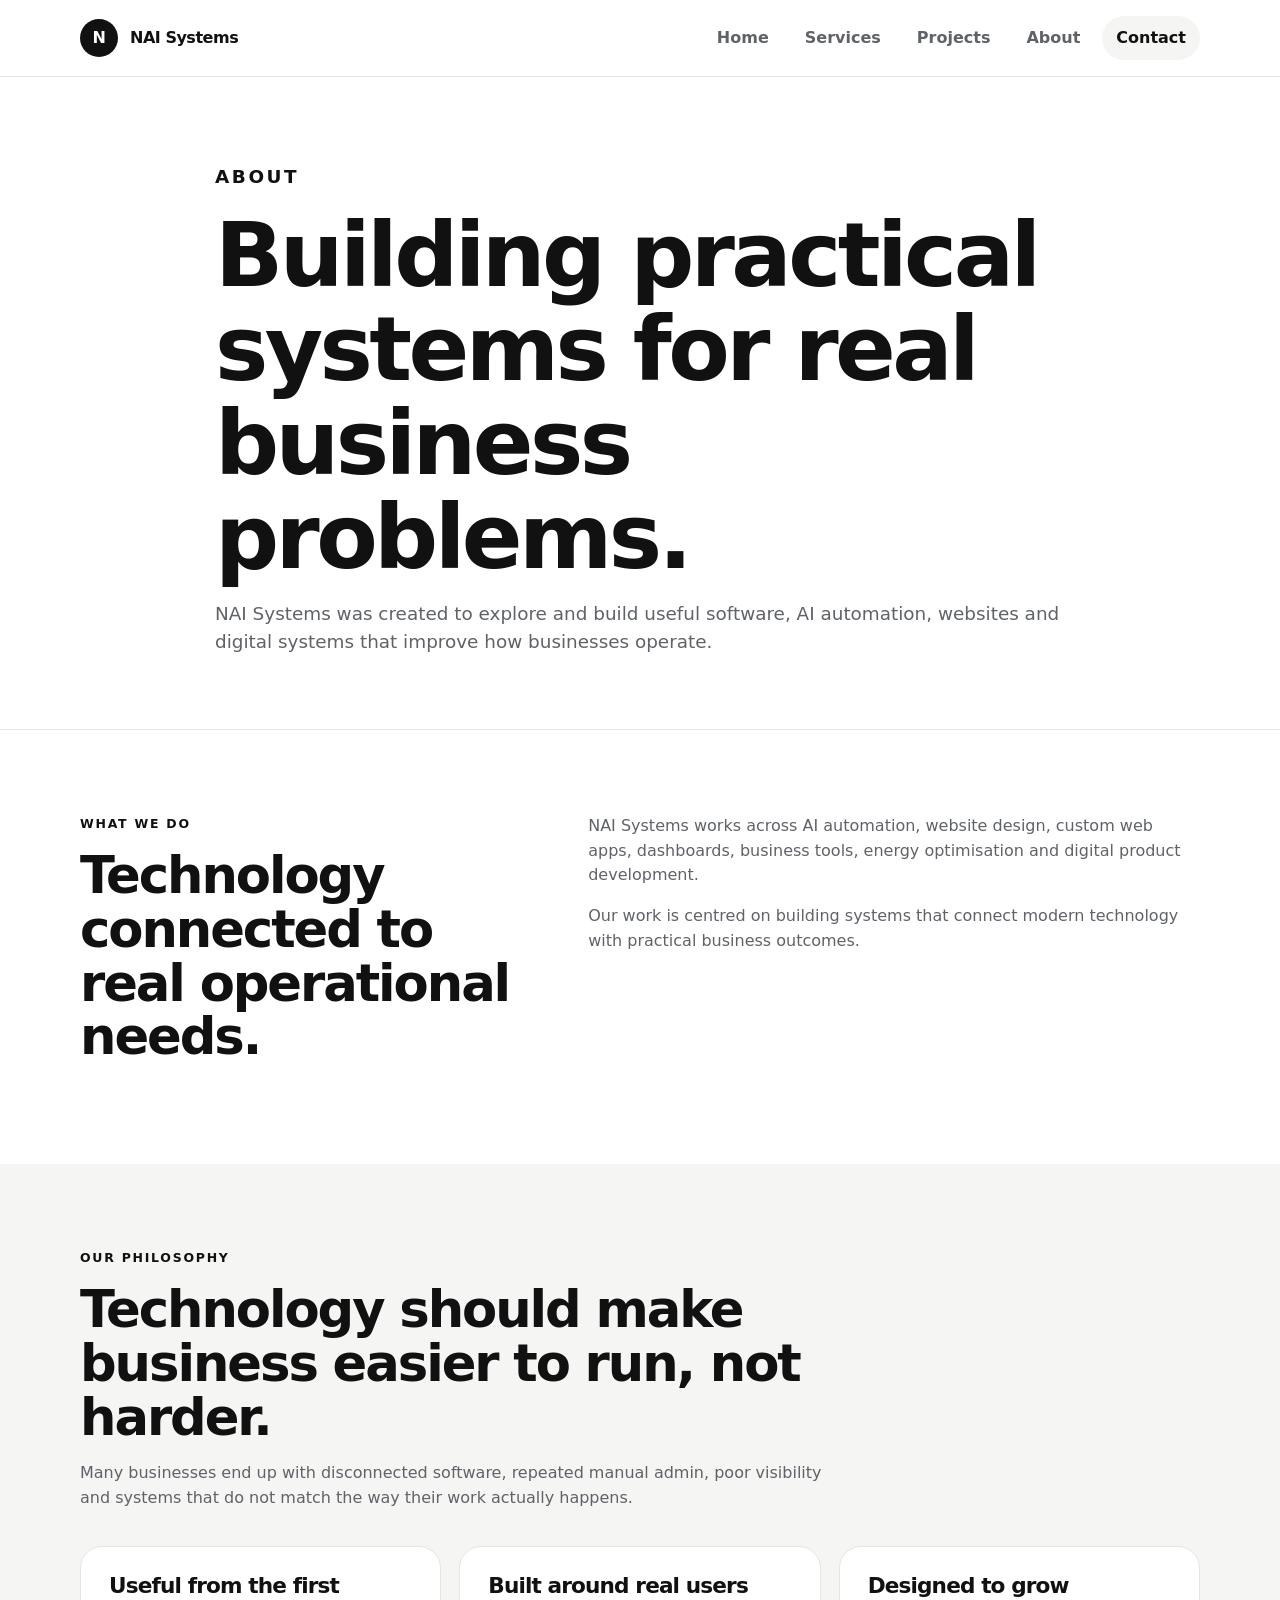
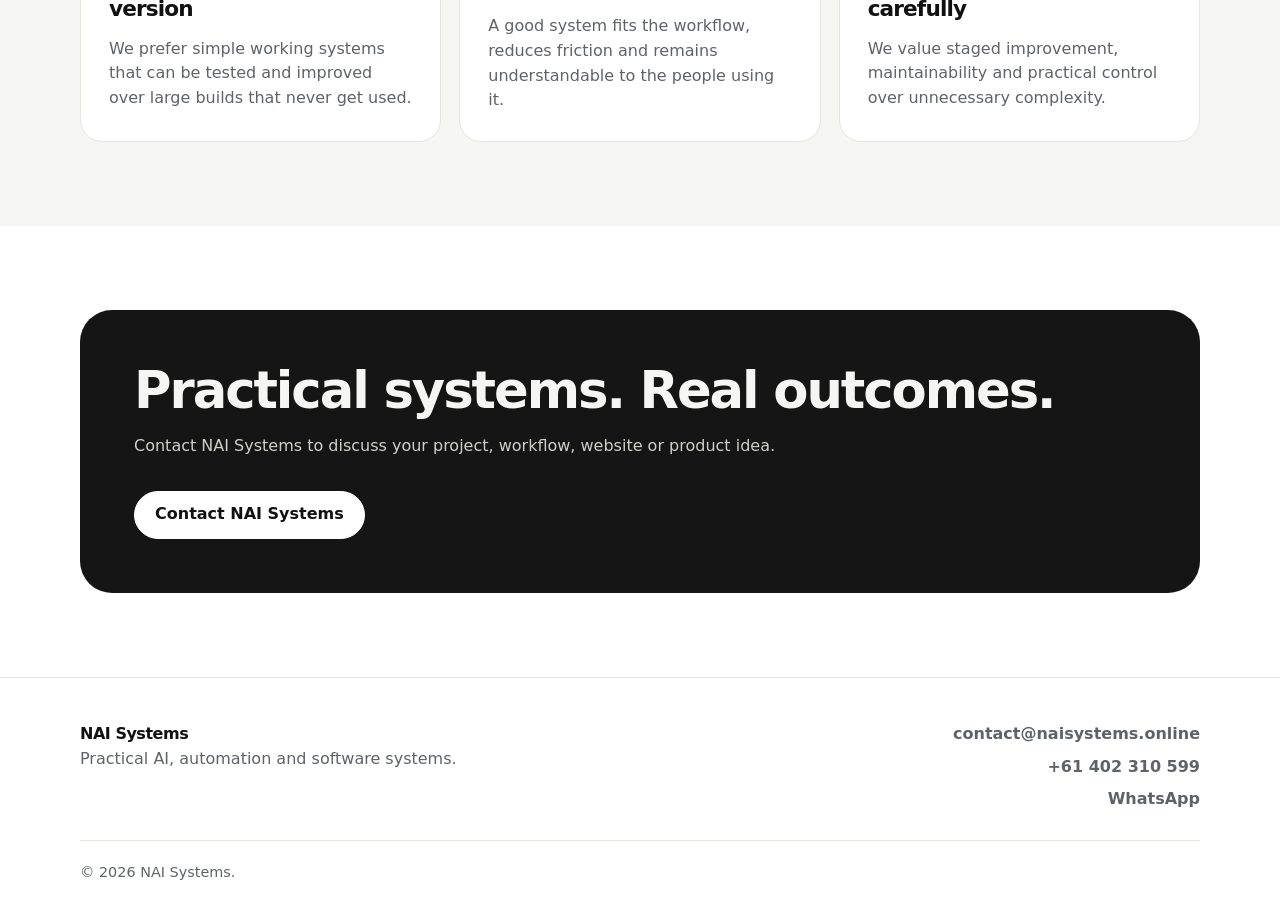
==== about.html @ c3cb8c9d "Initial NAI Systems website" ====
<!doctype html>
<html lang="en">
<head>
  <meta charset="utf-8">
  <meta name="viewport" content="width=device-width, initial-scale=1">
  <title>About | NAI Systems</title>
  <meta name="description" content="NAI Systems builds practical software, AI automation, websites and digital systems for real business problems.">
  <link rel="stylesheet" href="css/styles.css">
</head>
<body>

<header class="site-header">
  <div class="container nav-wrap">
    <a class="brand" href="index.html" aria-label="NAI Systems home">
      <span class="brand-mark">N</span>
      <span class="brand-text">NAI Systems</span>
    </a>

    <button class="nav-toggle" aria-label="Toggle navigation" onclick="document.body.classList.toggle('nav-open')">
      <span></span><span></span><span></span>
    </button>

    <nav class="site-nav" aria-label="Primary navigation">
      <a href="index.html">Home</a>
      <a href="services.html">Services</a>
      <a href="projects.html">Projects</a>
      <a href="about.html">About</a>
      <a class="nav-cta" href="contact.html">Contact</a>
    </nav>
  </div>
</header>

<main>

<section class="page-hero">
  <div class="container narrow">
    <p class="eyebrow">About</p>
    <h1>Building practical systems for real business problems.</h1>
    <p>NAI Systems was created to explore and build useful software, AI automation, websites and digital systems that improve how businesses operate.</p>
  </div>
</section>

<section class="section">
  <div class="container split">
    <div>
      <p class="eyebrow">What we do</p>
      <h2>Technology connected to real operational needs.</h2>
    </div>
    <div>
      <p>NAI Systems works across AI automation, website design, custom web apps, dashboards, business tools, energy optimisation and digital product development.</p>
      <p>Our work is centred on building systems that connect modern technology with practical business outcomes.</p>
    </div>
  </div>
</section>

<section class="section muted">
  <div class="container">
    <div class="section-heading">
      <p class="eyebrow">Our philosophy</p>
      <h2>Technology should make business easier to run, not harder.</h2>
      <p>Many businesses end up with disconnected software, repeated manual admin, poor visibility and systems that do not match the way their work actually happens.</p>
    </div>

    <div class="card-grid three">
      <article class="card">
        <h3>Useful from the first version</h3>
        <p>We prefer simple working systems that can be tested and improved over large builds that never get used.</p>
      </article>
      <article class="card">
        <h3>Built around real users</h3>
        <p>A good system fits the workflow, reduces friction and remains understandable to the people using it.</p>
      </article>
      <article class="card">
        <h3>Designed to grow carefully</h3>
        <p>We value staged improvement, maintainability and practical control over unnecessary complexity.</p>
      </article>
    </div>
  </div>
</section>

<section class="cta">
  <div class="container cta-box">
    <h2>Practical systems. Real outcomes.</h2>
    <p>Contact NAI Systems to discuss your project, workflow, website or product idea.</p>
    <a class="button primary" href="contact.html">Contact NAI Systems</a>
  </div>
</section>

</main>

<footer class="site-footer">
  <div class="container footer-grid">
    <div>
      <a class="footer-brand" href="index.html">NAI Systems</a>
      <p>Practical AI, automation and software systems.</p>
    </div>
    <div class="footer-links">
      <a href="mailto:contact@naisystems.online">contact@naisystems.online</a>
      <a href="tel:+61402310599">+61 402 310 599</a>
      <a href="https://wa.me/61402310599">WhatsApp</a>
    </div>
  </div>
  <div class="container footer-bottom">
    <span>© 2026 NAI Systems.</span>
  </div>
</footer>

<script>
  document.addEventListener('click', function(event) {
    if (!event.target.closest('.site-header')) {
      document.body.classList.remove('nav-open');
    }
  });
</script>
</body>
</html>
---- css/styles.css ----
/* NAI Systems basic static website */

:root {
  --bg: #ffffff;
  --text: #111111;
  --muted: #5f6368;
  --soft: #f5f5f3;
  --line: #e5e5e0;
  --panel: #151515;
  --panel-text: #f5f5f3;
  --max: 1120px;
  --radius: 22px;
}

* {
  box-sizing: border-box;
}

html {
  scroll-behavior: smooth;
}

body {
  margin: 0;
  font-family: Inter, ui-sans-serif, system-ui, -apple-system, BlinkMacSystemFont, "Segoe UI", Arial, sans-serif;
  background: var(--bg);
  color: var(--text);
  line-height: 1.55;
}

a {
  color: inherit;
  text-decoration: none;
}

p {
  margin: 0 0 1rem;
  color: var(--muted);
}

h1,
h2,
h3 {
  margin: 0 0 1rem;
  line-height: 1.05;
  letter-spacing: -0.04em;
}

h1 {
  font-size: clamp(2.65rem, 7vw, 5.6rem);
}

h2 {
  font-size: clamp(2rem, 4vw, 3.3rem);
}

h3 {
  font-size: 1.35rem;
}

ul,
ol {
  color: var(--muted);
}

.container {
  width: min(calc(100% - 40px), var(--max));
  margin: 0 auto;
}

.narrow {
  max-width: 850px;
}

.site-header {
  position: sticky;
  top: 0;
  z-index: 20;
  background: rgba(255, 255, 255, 0.86);
  backdrop-filter: blur(16px);
  border-bottom: 1px solid var(--line);
}

.nav-wrap {
  display: flex;
  min-height: 76px;
  align-items: center;
  justify-content: space-between;
  gap: 24px;
}

.brand,
.footer-brand {
  display: inline-flex;
  align-items: center;
  gap: 12px;
  font-weight: 750;
  letter-spacing: -0.03em;
}

.brand-mark {
  display: inline-grid;
  width: 38px;
  height: 38px;
  place-items: center;
  border-radius: 50%;
  background: #111;
  color: #fff;
  font-weight: 800;
}

.site-nav {
  display: flex;
  align-items: center;
  gap: 8px;
}

.site-nav a {
  padding: 10px 14px;
  color: var(--muted);
  font-weight: 600;
  border-radius: 999px;
}

.site-nav a:hover,
.site-nav .nav-cta {
  color: var(--text);
  background: var(--soft);
}

.nav-toggle {
  display: none;
  width: 44px;
  height: 44px;
  border: 1px solid var(--line);
  border-radius: 999px;
  background: #fff;
}

.nav-toggle span {
  display: block;
  width: 18px;
  height: 2px;
  margin: 4px auto;
  background: var(--text);
}

.hero {
  padding: 92px 0 74px;
}

.hero-grid {
  display: grid;
  grid-template-columns: minmax(0, 1.35fr) minmax(280px, 0.65fr);
  gap: 48px;
  align-items: end;
}

.hero-lead {
  max-width: 760px;
  font-size: clamp(1.1rem, 2vw, 1.35rem);
}

.eyebrow {
  margin-bottom: 1rem;
  color: var(--text);
  font-size: 0.78rem;
  font-weight: 800;
  letter-spacing: 0.14em;
  text-transform: uppercase;
}

.hero-actions,
.contact-actions {
  display: flex;
  flex-wrap: wrap;
  gap: 12px;
  margin-top: 28px;
}

.button {
  display: inline-flex;
  min-height: 48px;
  align-items: center;
  justify-content: center;
  padding: 0 20px;
  border: 1px solid var(--line);
  border-radius: 999px;
  font-weight: 750;
}

.button.primary {
  background: var(--text);
  color: #fff;
  border-color: var(--text);
}

.button.secondary {
  background: #fff;
  color: var(--text);
}

.hero-panel,
.contact-card,
.project-card,
.card {
  border: 1px solid var(--line);
  border-radius: var(--radius);
  background: #fff;
}

.hero-panel {
  padding: 28px;
  background: var(--panel);
  color: var(--panel-text);
}

.panel-label,
.tag {
  display: inline-flex;
  margin-bottom: 18px;
  color: inherit;
  font-size: 0.78rem;
  font-weight: 800;
  letter-spacing: 0.12em;
  text-transform: uppercase;
  opacity: 0.8;
}

.signal-list {
  display: grid;
  gap: 12px;
  margin: 0;
  padding: 0;
  list-style: none;
}

.signal-list li {
  position: relative;
  padding-left: 24px;
}

.signal-list li::before {
  content: "";
  position: absolute;
  top: 0.7em;
  left: 0;
  width: 7px;
  height: 7px;
  border-radius: 999px;
  background: currentColor;
  opacity: 0.55;
}

.section {
  padding: 84px 0;
}

.section.muted {
  background: var(--soft);
}

.section-heading {
  max-width: 760px;
  margin-bottom: 36px;
}

.card-grid {
  display: grid;
  gap: 18px;
}

.card-grid.three {
  grid-template-columns: repeat(3, minmax(0, 1fr));
}

.card {
  padding: 28px;
}

.card p {
  margin-bottom: 0;
}

.split {
  display: grid;
  grid-template-columns: minmax(0, 0.85fr) minmax(0, 1.15fr);
  gap: 56px;
  align-items: start;
}

.cta {
  padding: 84px 0;
}

.cta-box {
  padding: 54px;
  border-radius: calc(var(--radius) + 10px);
  background: var(--panel);
  color: var(--panel-text);
}

.cta-box p {
  max-width: 720px;
  color: #cfcfca;
}

.cta-box .button.primary {
  margin-top: 16px;
  background: #fff;
  color: #111;
  border-color: #fff;
}

.page-hero {
  padding: 86px 0 56px;
  border-bottom: 1px solid var(--line);
}

.page-hero p {
  font-size: 1.15rem;
}

.service-list {
  display: grid;
  gap: 22px;
}

.service-item {
  display: grid;
  grid-template-columns: minmax(0, 0.9fr) minmax(0, 1.1fr);
  gap: 32px;
  padding: 34px 0;
  border-bottom: 1px solid var(--line);
}

.service-item:first-child {
  padding-top: 0;
}

.service-item ul {
  margin-top: 0;
}

.steps {
  display: grid;
  gap: 10px;
  margin-top: 26px;
  padding-left: 22px;
}

.project-grid,
.contact-grid {
  display: grid;
  grid-template-columns: repeat(2, minmax(0, 1fr));
  gap: 22px;
}

.project-card,
.contact-card {
  padding: 32px;
}

.project-card .tag {
  padding: 7px 10px;
  border: 1px solid var(--line);
  border-radius: 999px;
  color: var(--muted);
  opacity: 1;
}

.contact-list {
  display: grid;
  gap: 18px;
  margin: 30px 0 0;
}

.contact-list div {
  padding-top: 18px;
  border-top: 1px solid var(--line);
}

.contact-list dt {
  color: var(--muted);
  font-size: 0.85rem;
  font-weight: 800;
  text-transform: uppercase;
  letter-spacing: 0.08em;
}

.contact-list dd {
  margin: 4px 0 0;
  font-weight: 700;
}

.site-footer {
  padding: 44px 0 24px;
  border-top: 1px solid var(--line);
  background: #fff;
}

.footer-grid {
  display: flex;
  justify-content: space-between;
  gap: 28px;
}

.footer-links {
  display: grid;
  gap: 8px;
  text-align: right;
  color: var(--muted);
  font-weight: 650;
}

.footer-bottom {
  margin-top: 28px;
  padding-top: 20px;
  border-top: 1px solid var(--line);
  color: var(--muted);
  font-size: 0.9rem;
}

@media (max-width: 820px) {
  .nav-toggle {
    display: block;
  }

  .site-nav {
    position: absolute;
    top: 76px;
    left: 20px;
    right: 20px;
    display: none;
    flex-direction: column;
    align-items: stretch;
    padding: 14px;
    border: 1px solid var(--line);
    border-radius: 18px;
    background: #fff;
    box-shadow: 0 20px 60px rgba(0, 0, 0, 0.08);
  }

  .nav-open .site-nav {
    display: flex;
  }

  .hero {
    padding-top: 64px;
  }

  .hero-grid,
  .split,
  .service-item,
  .project-grid,
  .contact-grid {
    grid-template-columns: 1fr;
  }

  .card-grid.three {
    grid-template-columns: 1fr;
  }

  .section,
  .cta {
    padding: 58px 0;
  }

  .cta-box {
    padding: 34px 24px;
  }

  .footer-grid {
    flex-direction: column;
  }

  .footer-links {
    text-align: left;
  }
}

@media (max-width: 520px) {
  .container {
    width: min(calc(100% - 28px), var(--max));
  }

  .brand-text {
    font-size: 1rem;
  }

  .button {
    width: 100%;
  }

  .hero-actions,
  .contact-actions {
    width: 100%;
  }
}
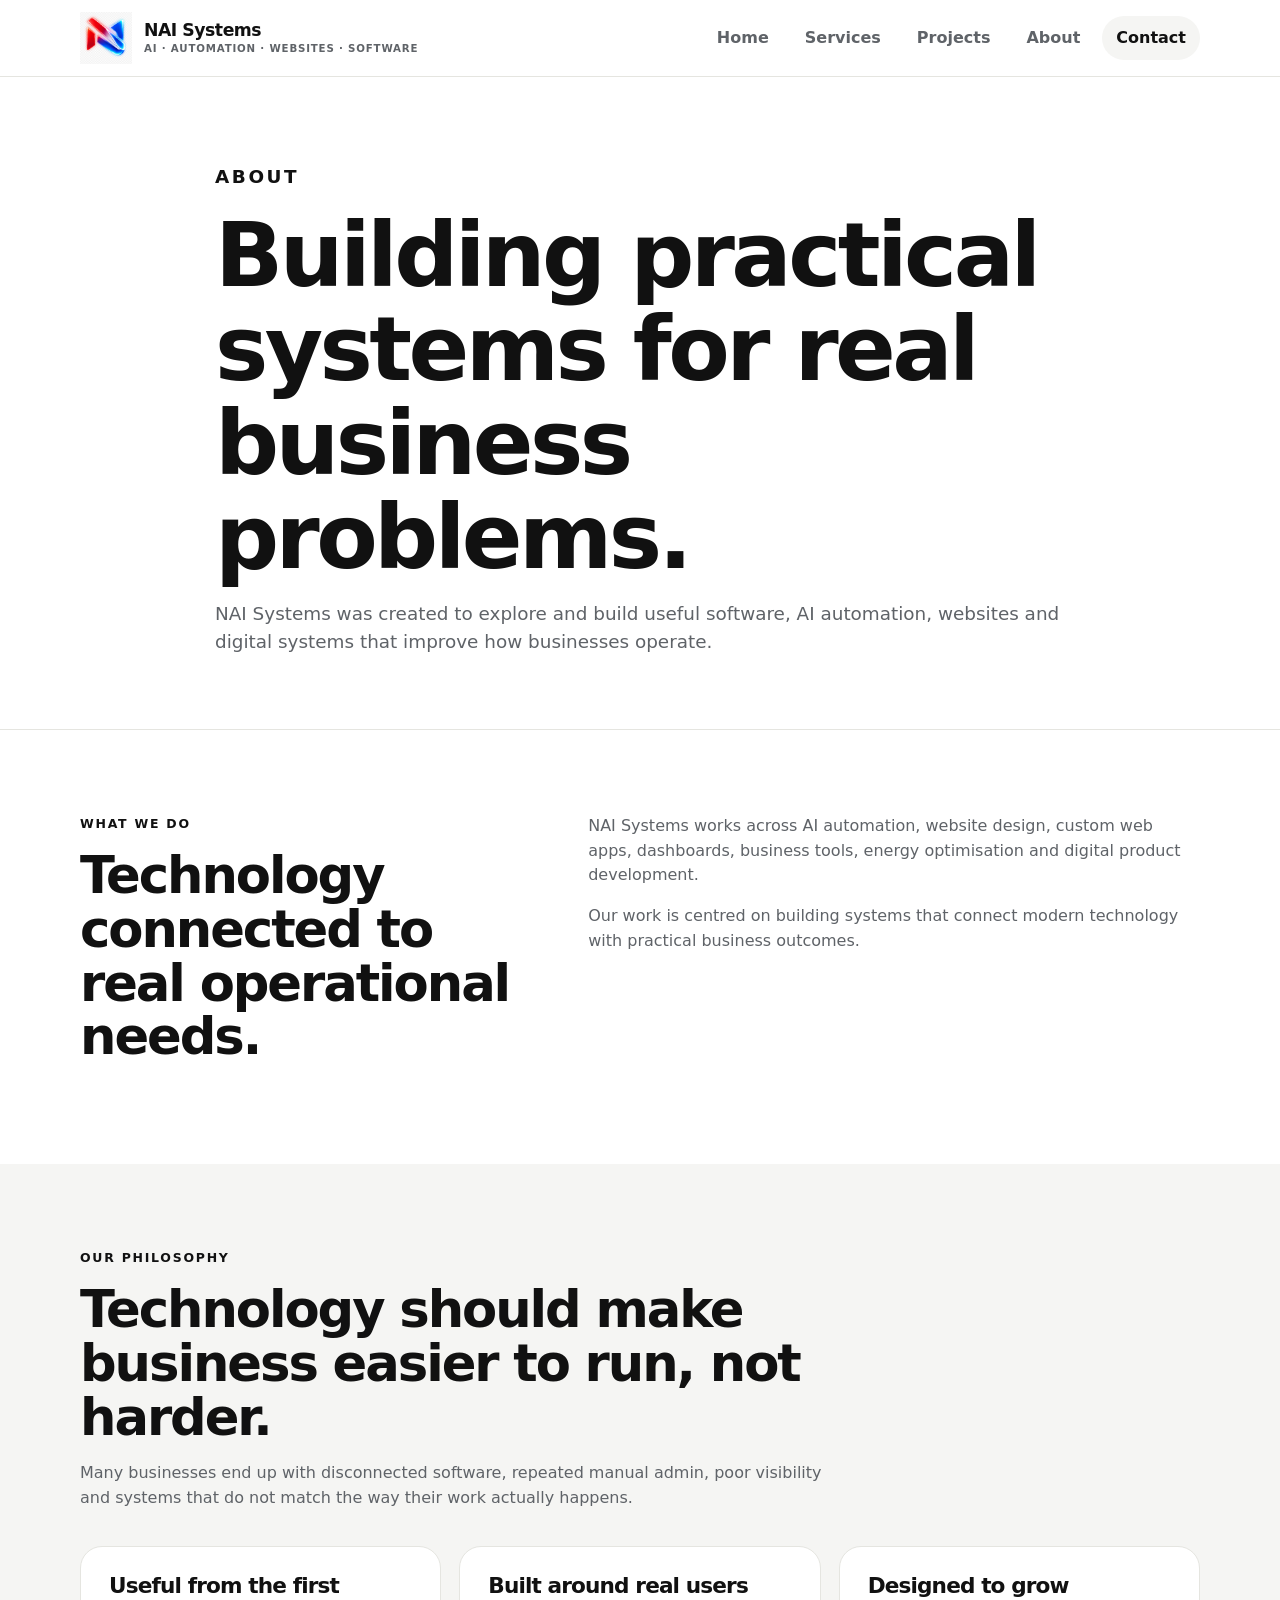
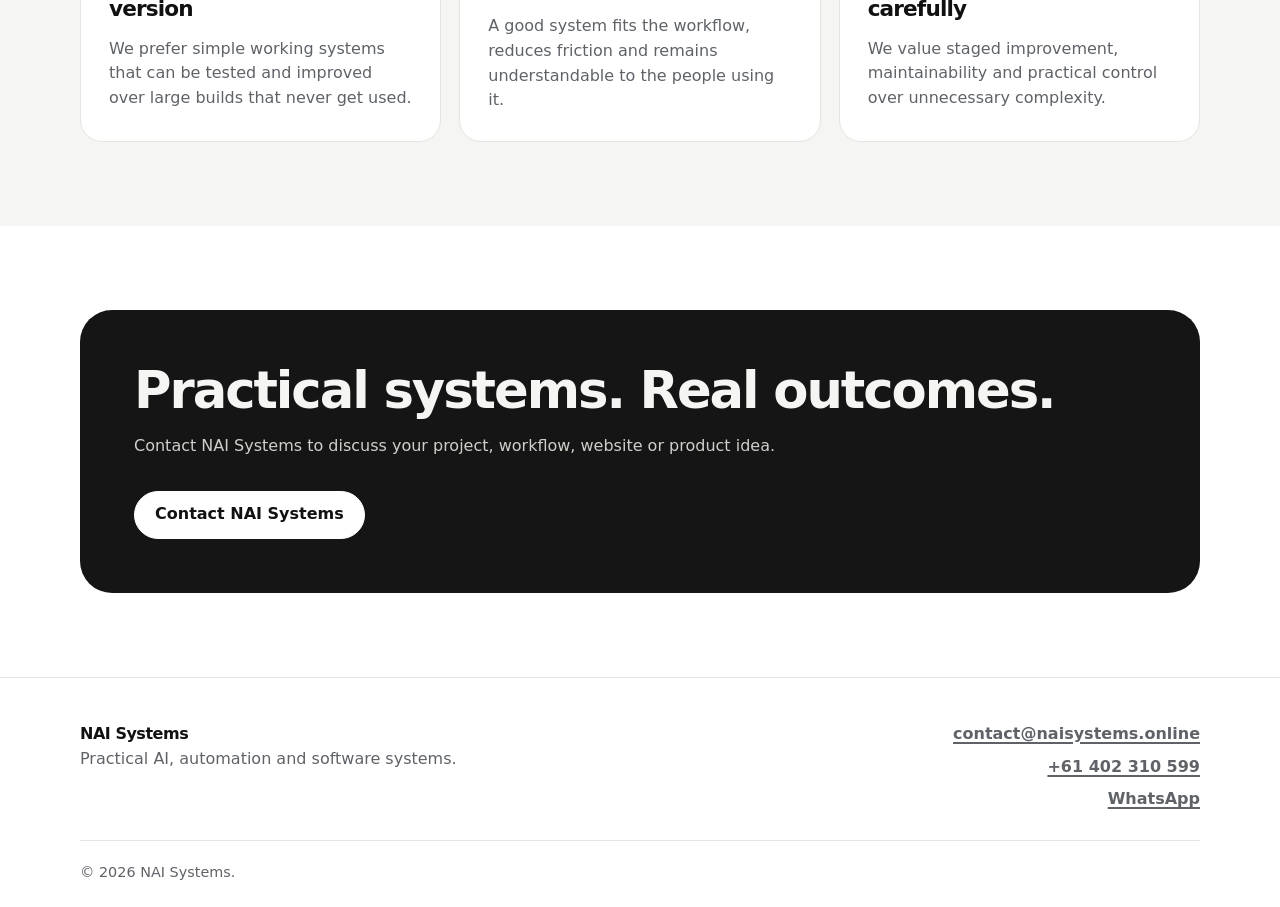
==== commit b82cf347: "Add real logo and site metadata assets" ====
--- a/about.html
+++ b/about.html
@@ -6,14 +6,24 @@
   <title>About | NAI Systems</title>
   <meta name="description" content="NAI Systems builds practical software, AI automation, websites and digital systems for real business problems.">
   <link rel="stylesheet" href="css/styles.css">
+  <link rel="icon" href="assets/favicon.ico">
+  <link rel="apple-touch-icon" href="assets/apple-touch-icon.png">
+  <meta property="og:title" content="NAI Systems">
+  <meta property="og:description" content="Practical AI, automation, websites and software systems for modern businesses.">
+  <meta property="og:image" content="https://www.naisystems.online/assets/nai-social-preview-1200x630.png">
+  <meta property="og:url" content="https://www.naisystems.online">
+  <meta property="og:type" content="website">
 </head>
 <body>
 
 <header class="site-header">
   <div class="container nav-wrap">
     <a class="brand" href="index.html" aria-label="NAI Systems home">
-      <span class="brand-mark">N</span>
-      <span class="brand-text">NAI Systems</span>
+      <img class="brand-icon" src="assets/nai-logo-transparent.png" alt="">
+      <span class="brand-text-wrap">
+        <span class="brand-name">NAI Systems</span>
+        <span class="brand-tagline">AI · Automation · Websites · Software</span>
+      </span>
     </a>
 
     <button class="nav-toggle" aria-label="Toggle navigation" onclick="document.body.classList.toggle('nav-open')">
--- a/css/styles.css
+++ b/css/styles.css
@@ -33,6 +33,12 @@
   text-decoration: none;
 }
 
+a:focus-visible,
+button:focus-visible {
+  outline: 3px solid var(--text);
+  outline-offset: 3px;
+}
+
 p {
   margin: 0 0 1rem;
   color: var(--muted);
@@ -94,19 +100,43 @@
   display: inline-flex;
   align-items: center;
   gap: 12px;
+  letter-spacing: -0.03em;
+}
+
+.brand {
+  flex-shrink: 0;
+}
+
+.brand-icon {
+  display: block;
+  width: 52px;
+  height: auto;
+  flex: 0 0 auto;
+}
+
+.brand-text-wrap {
+  display: flex;
+  flex-direction: column;
+  gap: 2px;
+}
+
+.brand-name {
+  font-size: 1.08rem;
+  font-weight: 800;
+  line-height: 1;
+}
+
+.brand-tagline {
+  color: var(--muted);
+  font-size: 0.64rem;
+  font-weight: 700;
+  letter-spacing: 0.08em;
+  line-height: 1.2;
+  text-transform: uppercase;
+}
+
+.footer-brand {
   font-weight: 750;
-  letter-spacing: -0.03em;
-}
-
-.brand-mark {
-  display: inline-grid;
-  width: 38px;
-  height: 38px;
-  place-items: center;
-  border-radius: 50%;
-  background: #111;
-  color: #fff;
-  font-weight: 800;
 }
 
 .site-nav {
@@ -274,6 +304,10 @@
   grid-template-columns: repeat(3, minmax(0, 1fr));
 }
 
+.home-services-grid {
+  grid-template-columns: repeat(2, minmax(0, 1fr));
+}
+
 .card {
   padding: 28px;
 }
@@ -391,6 +425,20 @@
 .contact-list dd {
   margin: 4px 0 0;
   font-weight: 700;
+}
+
+.contact-list a,
+.footer-links a {
+  text-decoration: underline;
+  text-decoration-thickness: 1.5px;
+  text-underline-offset: 0.18em;
+}
+
+.contact-list a:hover,
+.contact-list a:focus-visible,
+.footer-links a:hover,
+.footer-links a:focus-visible {
+  color: var(--text);
 }
 
 .site-footer {
@@ -461,6 +509,10 @@
     grid-template-columns: 1fr;
   }
 
+  .home-services-grid {
+    grid-template-columns: 1fr;
+  }
+
   .section,
   .cta {
     padding: 58px 0;
@@ -484,8 +536,12 @@
     width: min(calc(100% - 28px), var(--max));
   }
 
-  .brand-text {
-    font-size: 1rem;
+  .brand-icon {
+    width: 44px;
+  }
+
+  .brand-tagline {
+    display: none;
   }
 
   .button {
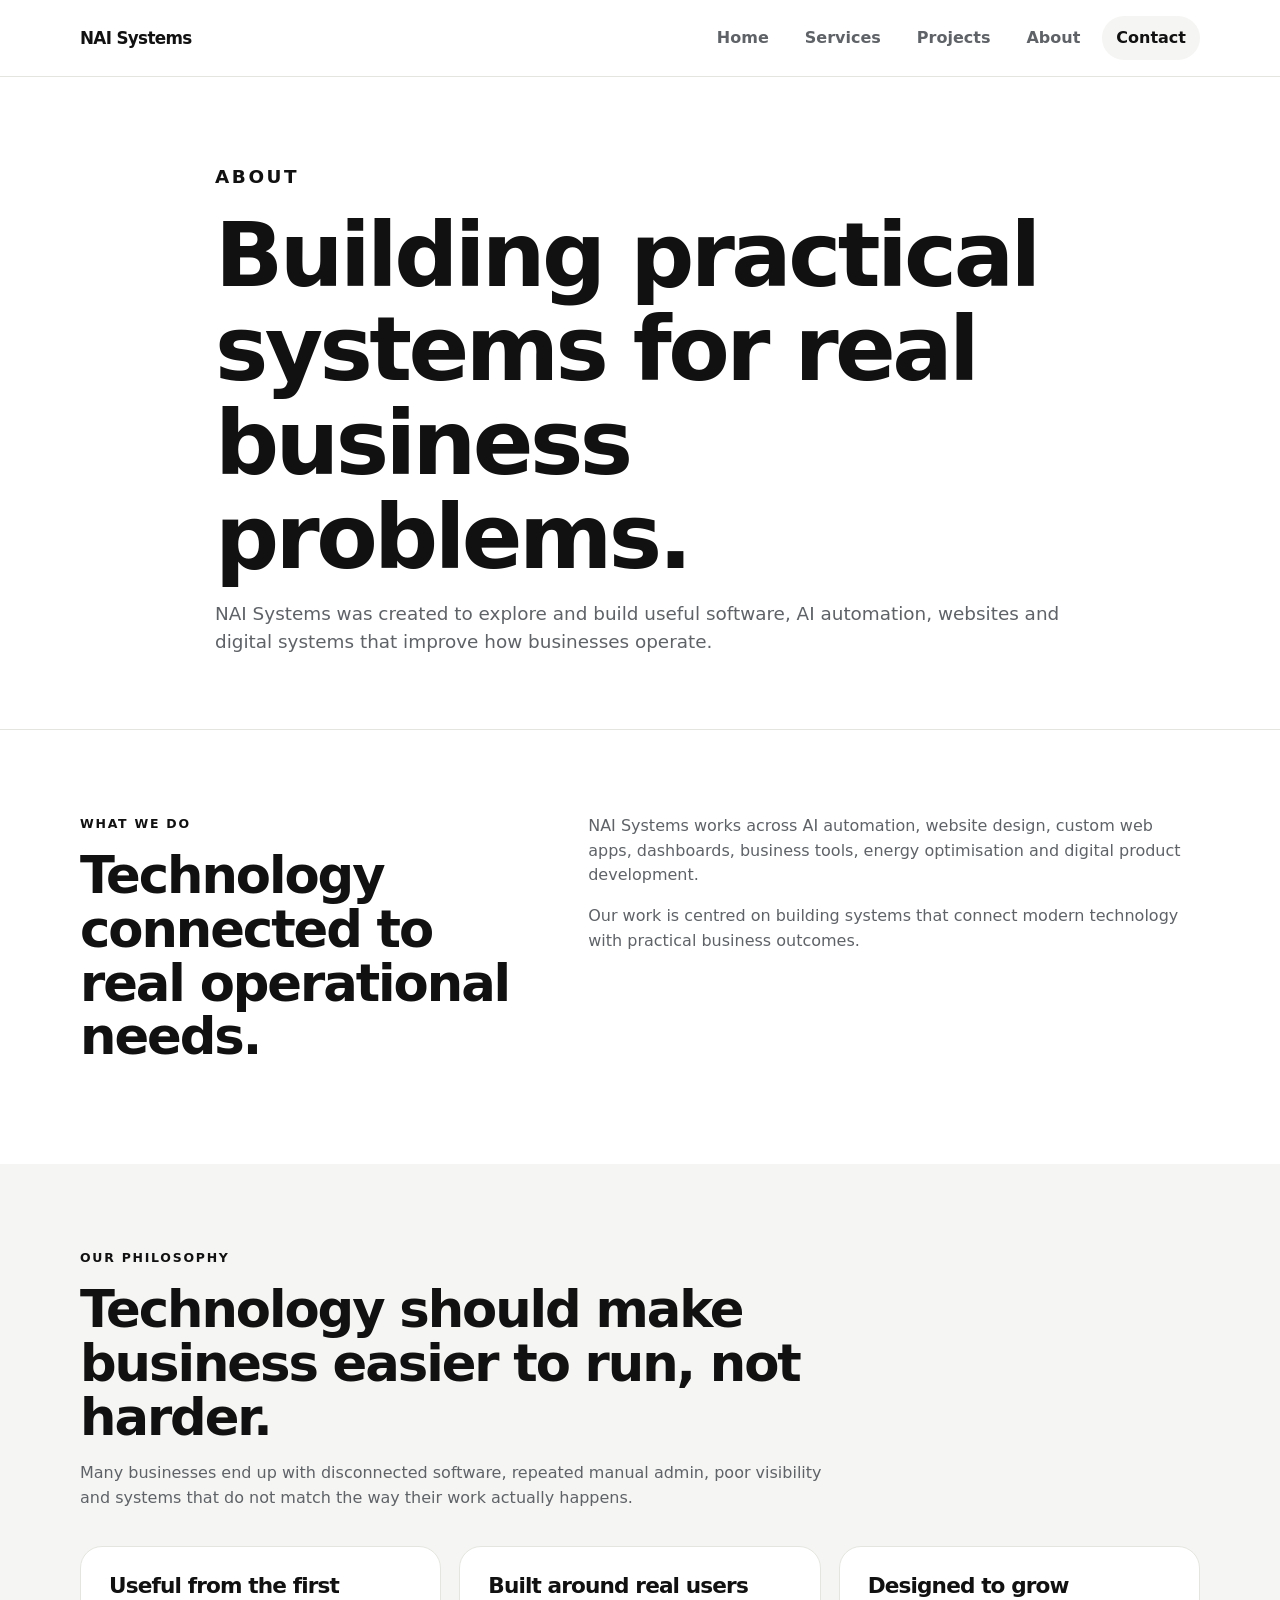
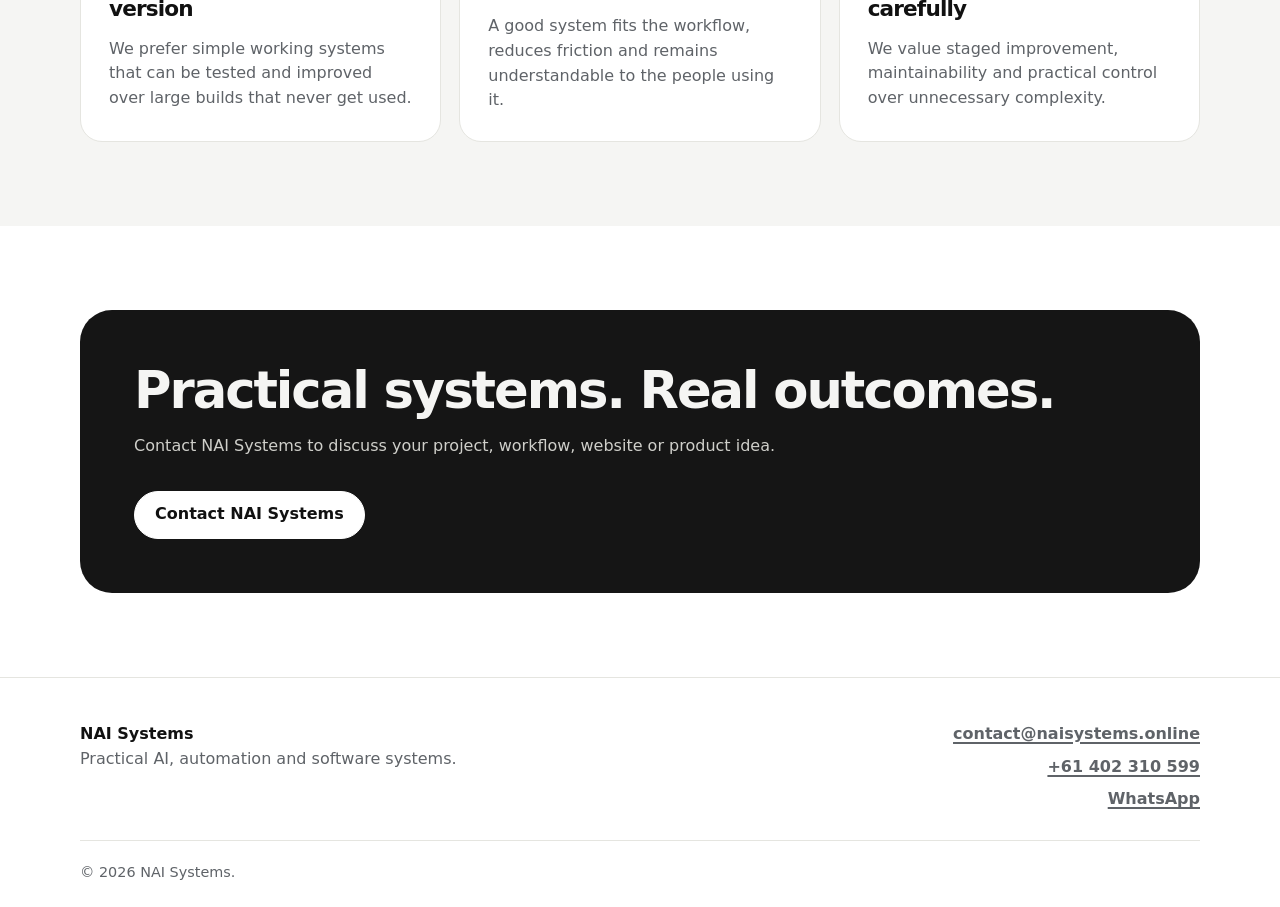
==== commit 7db89344: "Revert header to text-only brand" ====
--- a/about.html
+++ b/about.html
@@ -19,11 +19,7 @@
 <header class="site-header">
   <div class="container nav-wrap">
     <a class="brand" href="index.html" aria-label="NAI Systems home">
-      <img class="brand-icon" src="assets/nai-logo-transparent.png" alt="">
-      <span class="brand-text-wrap">
-        <span class="brand-name">NAI Systems</span>
-        <span class="brand-tagline">AI · Automation · Websites · Software</span>
-      </span>
+      <span class="brand-name">NAI Systems</span>
     </a>
 
     <button class="nav-toggle" aria-label="Toggle navigation" onclick="document.body.classList.toggle('nav-open')">
--- a/css/styles.css
+++ b/css/styles.css
@@ -100,39 +100,19 @@
   display: inline-flex;
   align-items: center;
   gap: 12px;
-  letter-spacing: -0.03em;
 }
 
 .brand {
-  flex-shrink: 0;
-}
-
-.brand-icon {
-  display: block;
-  width: 52px;
-  height: auto;
-  flex: 0 0 auto;
-}
-
-.brand-text-wrap {
-  display: flex;
-  flex-direction: column;
-  gap: 2px;
+  display: inline-flex;
+  align-items: center;
+  color: #111;
+  font-size: 1.05rem;
+  font-weight: 850;
+  letter-spacing: -0.04em;
 }
 
 .brand-name {
-  font-size: 1.08rem;
-  font-weight: 800;
-  line-height: 1;
-}
-
-.brand-tagline {
-  color: var(--muted);
-  font-size: 0.64rem;
-  font-weight: 700;
-  letter-spacing: 0.08em;
-  line-height: 1.2;
-  text-transform: uppercase;
+  white-space: nowrap;
 }
 
 .footer-brand {
@@ -536,14 +516,6 @@
     width: min(calc(100% - 28px), var(--max));
   }
 
-  .brand-icon {
-    width: 44px;
-  }
-
-  .brand-tagline {
-    display: none;
-  }
-
   .button {
     width: 100%;
   }
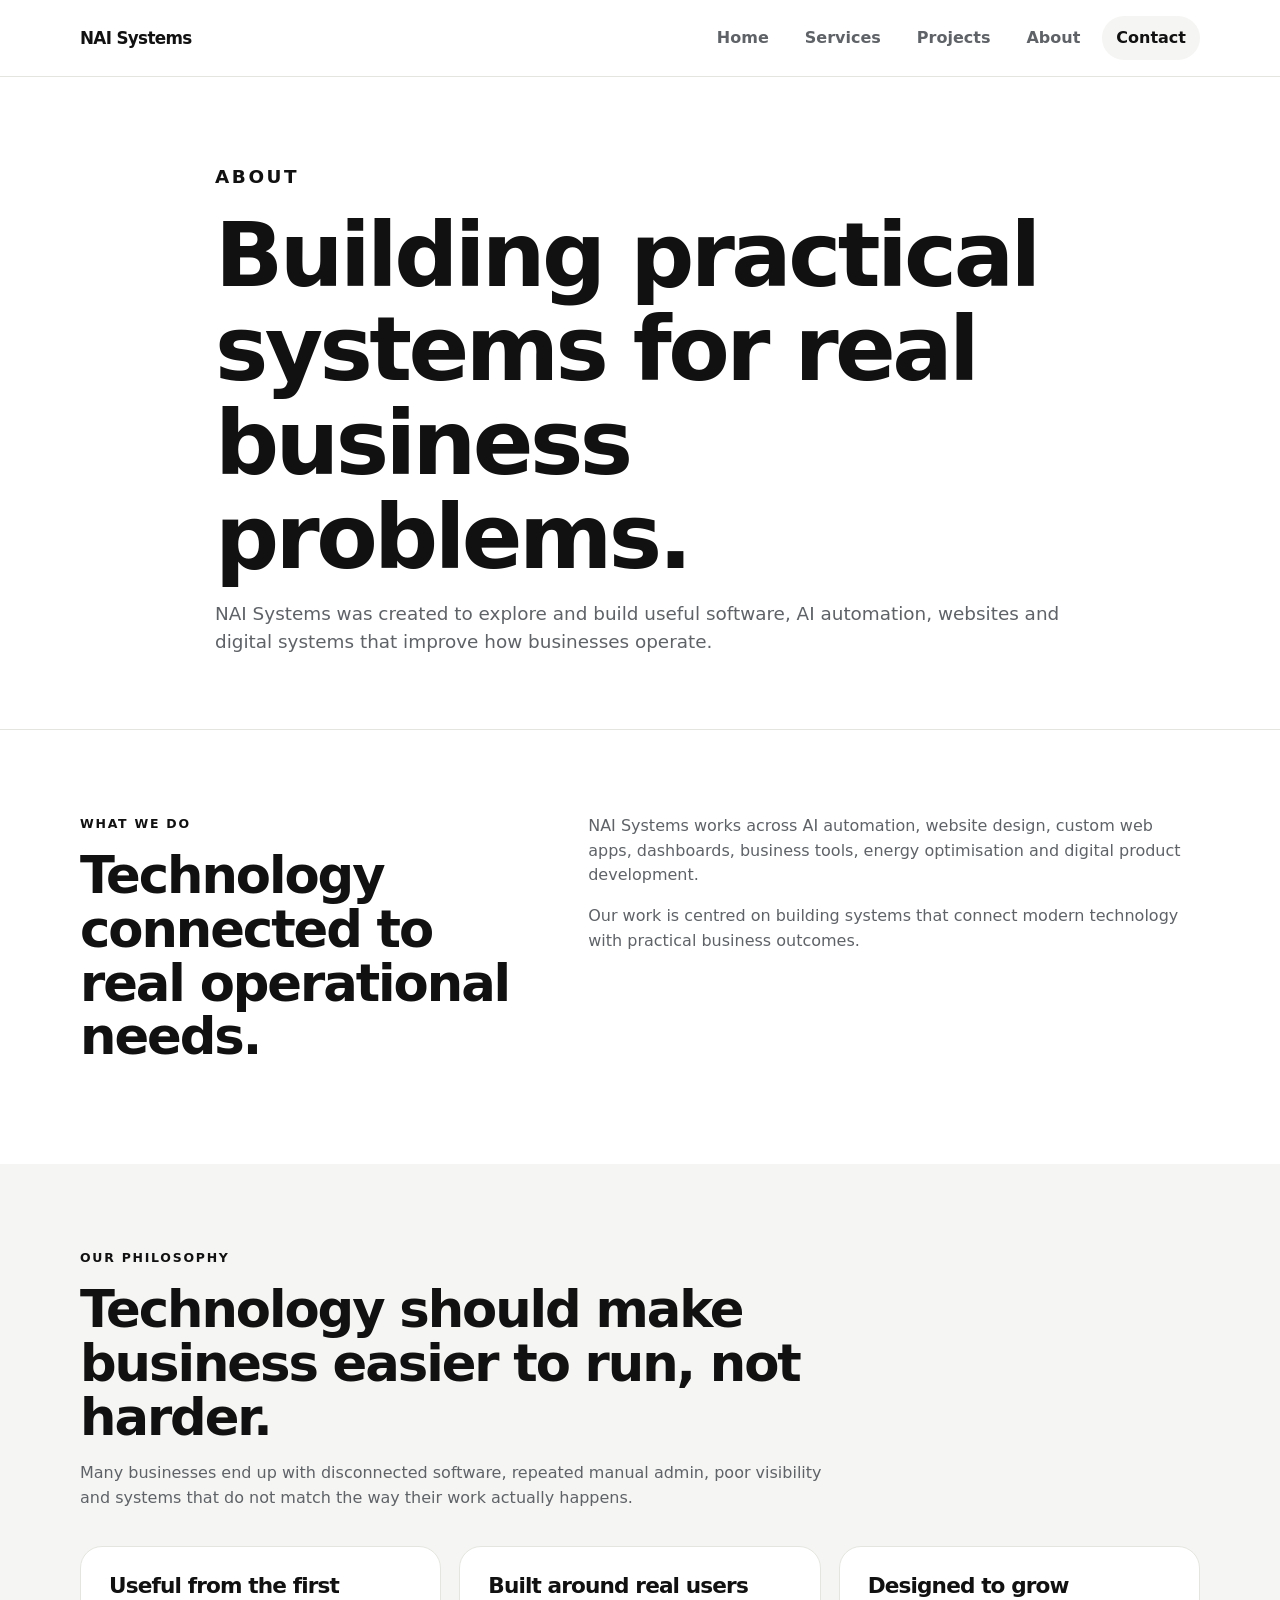
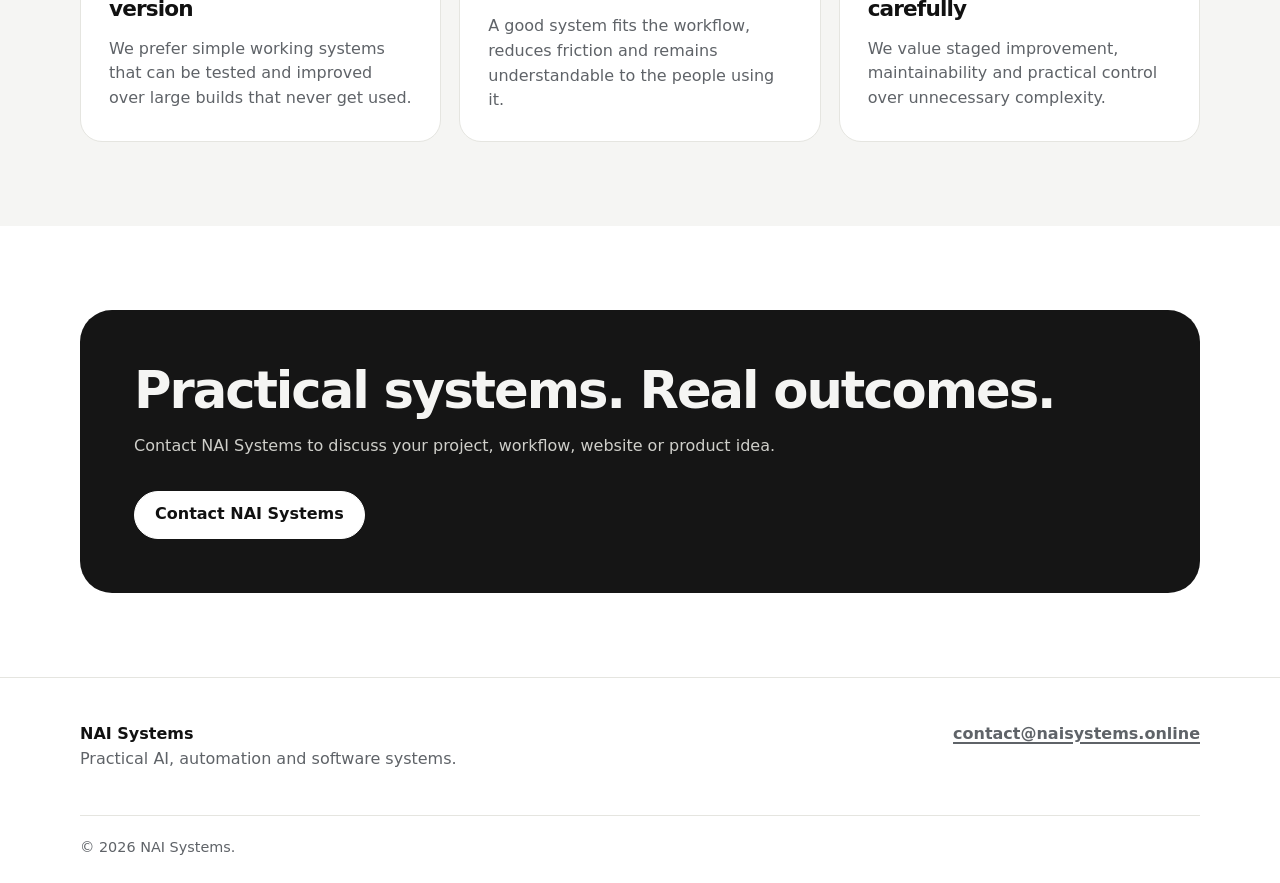
==== commit e504ccb6: "Remove phone and WhatsApp contact links" ====
--- a/about.html
+++ b/about.html
@@ -102,8 +102,6 @@
     </div>
     <div class="footer-links">
       <a href="mailto:contact@naisystems.online">contact@naisystems.online</a>
-      <a href="tel:+61402310599">+61 402 310 599</a>
-      <a href="https://wa.me/61402310599">WhatsApp</a>
     </div>
   </div>
   <div class="container footer-bottom">
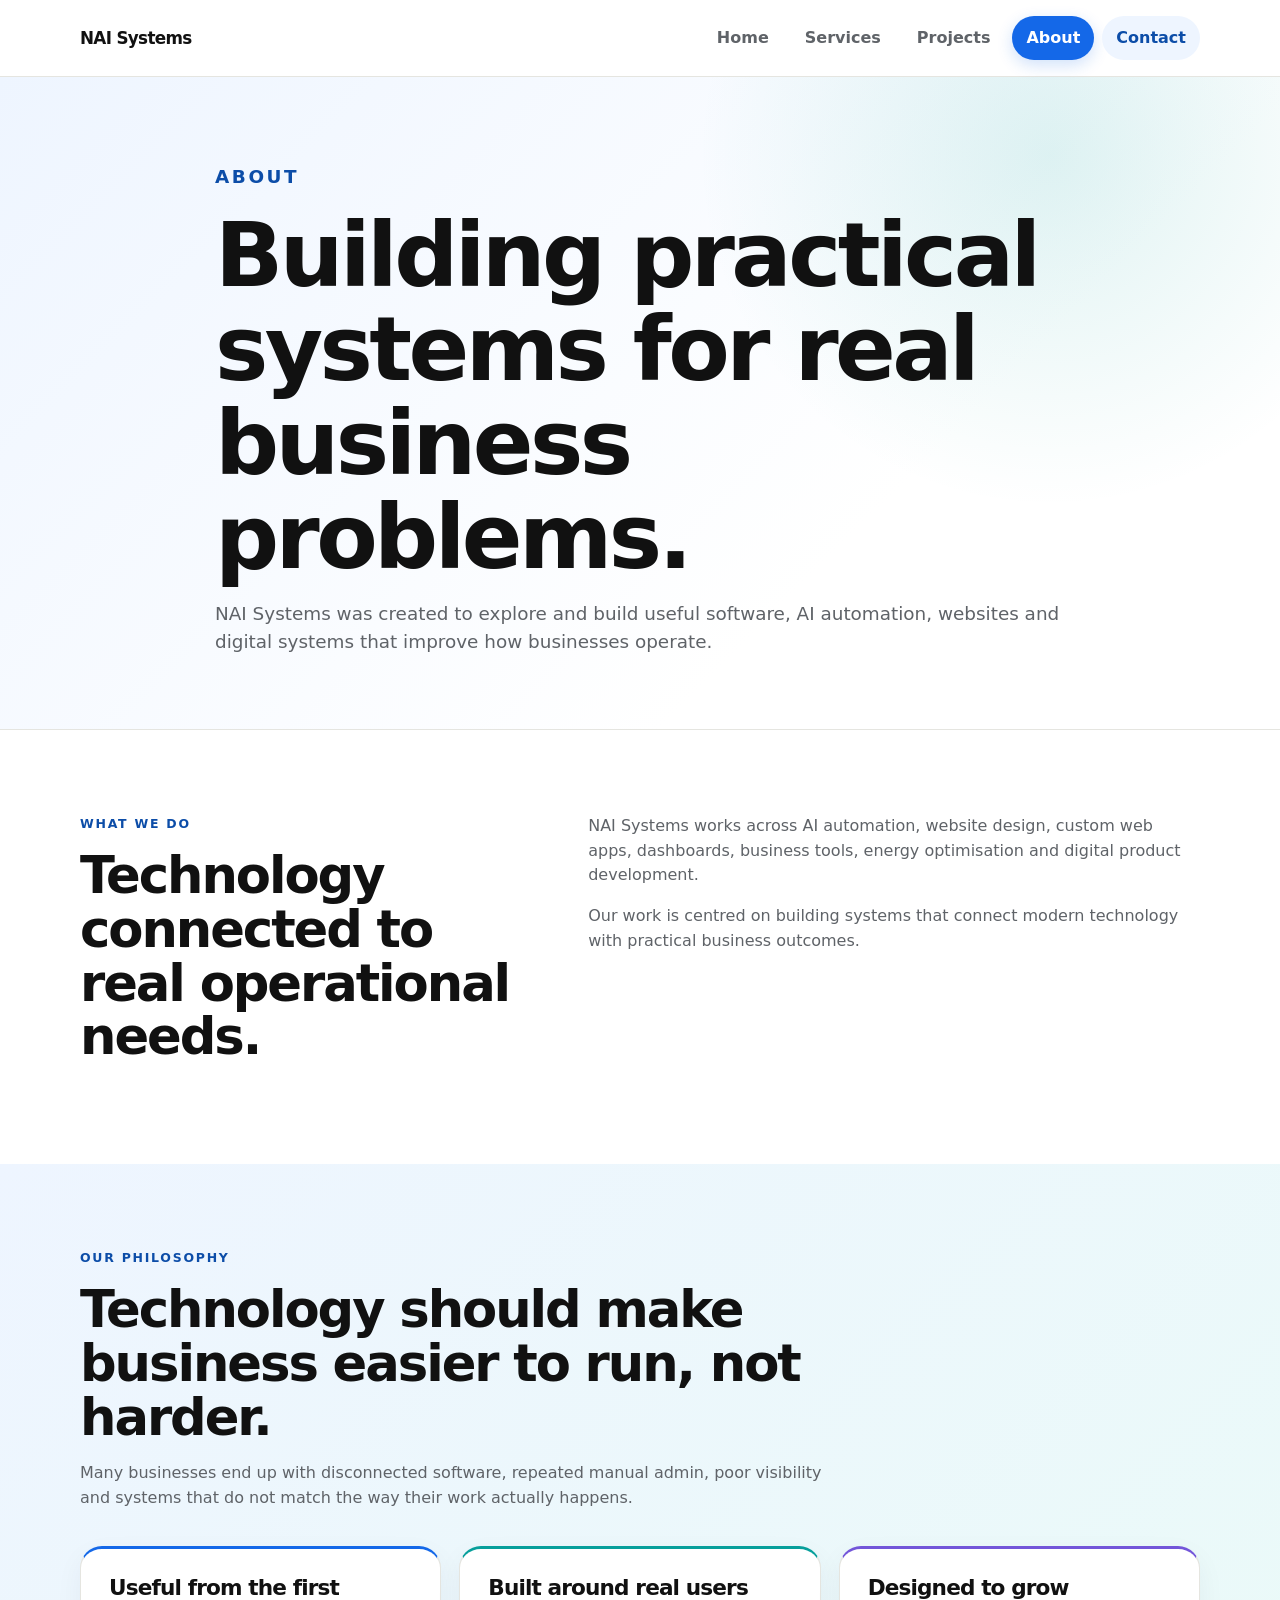
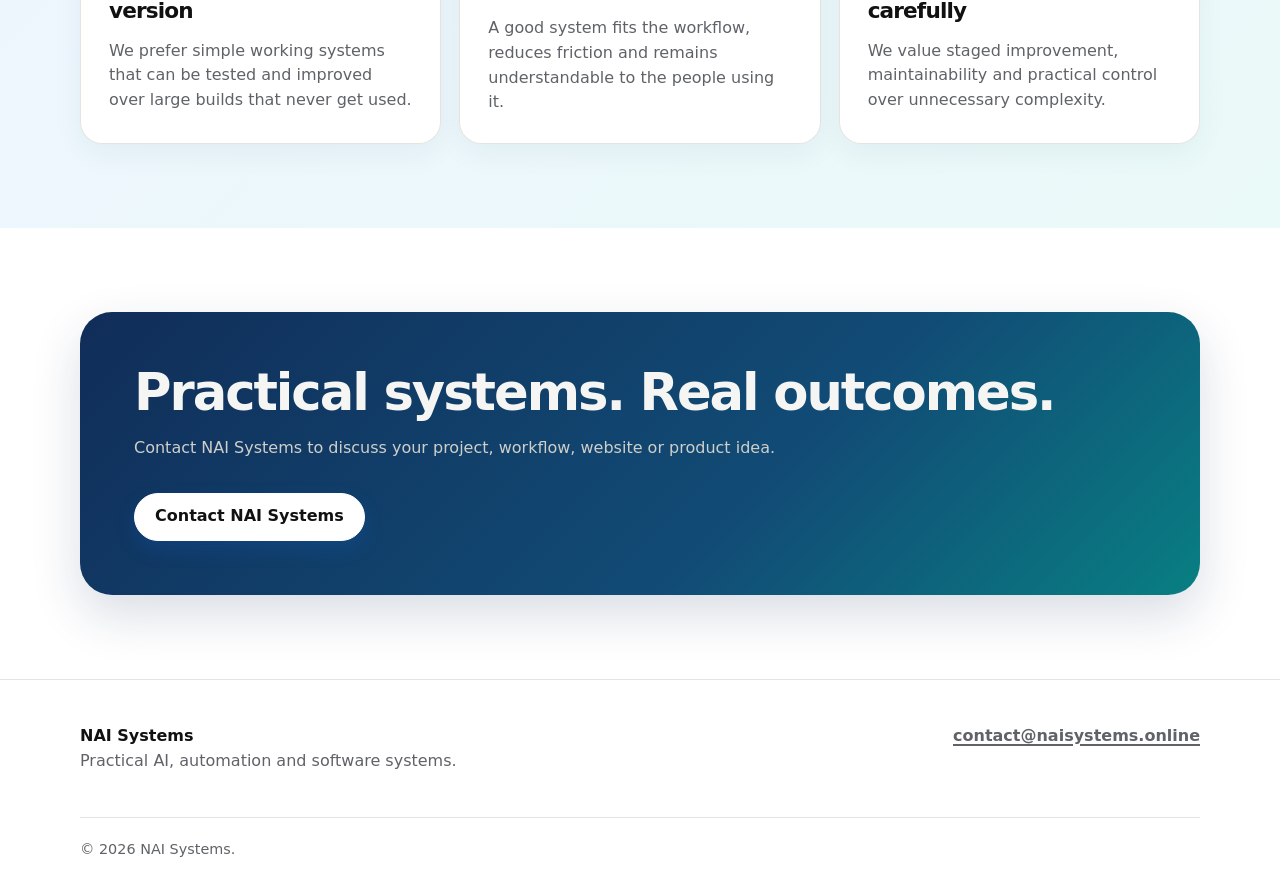
==== commit 193f3912: "Add website color accents and active navigation states" ====
--- a/about.html
+++ b/about.html
@@ -30,7 +30,7 @@
       <a href="index.html">Home</a>
       <a href="services.html">Services</a>
       <a href="projects.html">Projects</a>
-      <a href="about.html">About</a>
+      <a href="about.html" aria-current="page">About</a>
       <a class="nav-cta" href="contact.html">Contact</a>
     </nav>
   </div>
--- a/css/styles.css
+++ b/css/styles.css
@@ -6,7 +6,13 @@
   --muted: #5f6368;
   --soft: #f5f5f3;
   --line: #e5e5e0;
-  --panel: #151515;
+  --accent: #1468e8;
+  --accent-dark: #0c4da8;
+  --accent-soft: #eef5ff;
+  --teal: #079f9b;
+  --teal-soft: #eafaf8;
+  --violet: #7356d9;
+  --panel: #102d58;
   --panel-text: #f5f5f3;
   --max: 1120px;
   --radius: 22px;
@@ -35,7 +41,7 @@
 
 a:focus-visible,
 button:focus-visible {
-  outline: 3px solid var(--text);
+  outline: 3px solid var(--accent);
   outline-offset: 3px;
 }
 
@@ -133,9 +139,20 @@
 }
 
 .site-nav a:hover,
-.site-nav .nav-cta {
+.site-nav a:focus-visible {
   color: var(--text);
   background: var(--soft);
+}
+
+.site-nav .nav-cta {
+  color: var(--accent-dark);
+  background: var(--accent-soft);
+}
+
+.site-nav a[aria-current="page"] {
+  color: #fff;
+  background: var(--accent);
+  box-shadow: 0 5px 16px rgba(20, 104, 232, 0.2);
 }
 
 .nav-toggle {
@@ -157,6 +174,9 @@
 
 .hero {
   padding: 92px 0 74px;
+  background:
+    radial-gradient(circle at 82% 14%, rgba(7, 159, 155, 0.14), transparent 24rem),
+    radial-gradient(circle at 12% 18%, rgba(20, 104, 232, 0.12), transparent 28rem);
 }
 
 .hero-grid {
@@ -173,7 +193,7 @@
 
 .eyebrow {
   margin-bottom: 1rem;
-  color: var(--text);
+  color: var(--accent-dark);
   font-size: 0.78rem;
   font-weight: 800;
   letter-spacing: 0.14em;
@@ -200,14 +220,19 @@
 }
 
 .button.primary {
-  background: var(--text);
+  background: linear-gradient(135deg, var(--accent), var(--accent-dark));
   color: #fff;
-  border-color: var(--text);
+  border-color: var(--accent);
+  box-shadow: 0 8px 20px rgba(20, 104, 232, 0.18);
 }
 
 .button.secondary {
   background: #fff;
   color: var(--text);
+}
+
+.button:hover {
+  transform: translateY(-1px);
 }
 
 .hero-panel,
@@ -221,8 +246,9 @@
 
 .hero-panel {
   padding: 28px;
-  background: var(--panel);
+  background: linear-gradient(145deg, var(--panel), #114c76 62%, #087f82);
   color: var(--panel-text);
+  box-shadow: 0 20px 50px rgba(16, 45, 88, 0.18);
 }
 
 .panel-label,
@@ -267,7 +293,7 @@
 }
 
 .section.muted {
-  background: var(--soft);
+  background: linear-gradient(135deg, var(--accent-soft), var(--teal-soft));
 }
 
 .section-heading {
@@ -290,6 +316,16 @@
 
 .card {
   padding: 28px;
+  border-top: 3px solid var(--accent);
+  box-shadow: 0 10px 28px rgba(16, 45, 88, 0.05);
+}
+
+.card:nth-child(2n) {
+  border-top-color: var(--teal);
+}
+
+.card:nth-child(3n) {
+  border-top-color: var(--violet);
 }
 
 .card p {
@@ -310,8 +346,9 @@
 .cta-box {
   padding: 54px;
   border-radius: calc(var(--radius) + 10px);
-  background: var(--panel);
+  background: linear-gradient(135deg, var(--panel), #114c76 62%, #087f82);
   color: var(--panel-text);
+  box-shadow: 0 20px 50px rgba(16, 45, 88, 0.16);
 }
 
 .cta-box p {
@@ -329,6 +366,9 @@
 .page-hero {
   padding: 86px 0 56px;
   border-bottom: 1px solid var(--line);
+  background:
+    radial-gradient(circle at 82% 12%, rgba(7, 159, 155, 0.13), transparent 22rem),
+    linear-gradient(135deg, var(--accent-soft), #fff 68%);
 }
 
 .page-hero p {
@@ -373,13 +413,15 @@
 .project-card,
 .contact-card {
   padding: 32px;
+  box-shadow: 0 10px 28px rgba(16, 45, 88, 0.05);
 }
 
 .project-card .tag {
   padding: 7px 10px;
   border: 1px solid var(--line);
   border-radius: 999px;
-  color: var(--muted);
+  color: var(--accent-dark);
+  background: var(--accent-soft);
   opacity: 1;
 }
 
@@ -419,6 +461,20 @@
 .footer-links a:hover,
 .footer-links a:focus-visible {
   color: var(--text);
+}
+
+.project-card:nth-child(2n) .tag {
+  color: #08706e;
+  background: var(--teal-soft);
+}
+
+.contact-card:first-child {
+  border-top: 3px solid var(--accent);
+}
+
+.contact-card:last-child {
+  border-top: 3px solid var(--teal);
+  background: linear-gradient(145deg, #fff, var(--teal-soft));
 }
 
 .site-footer {
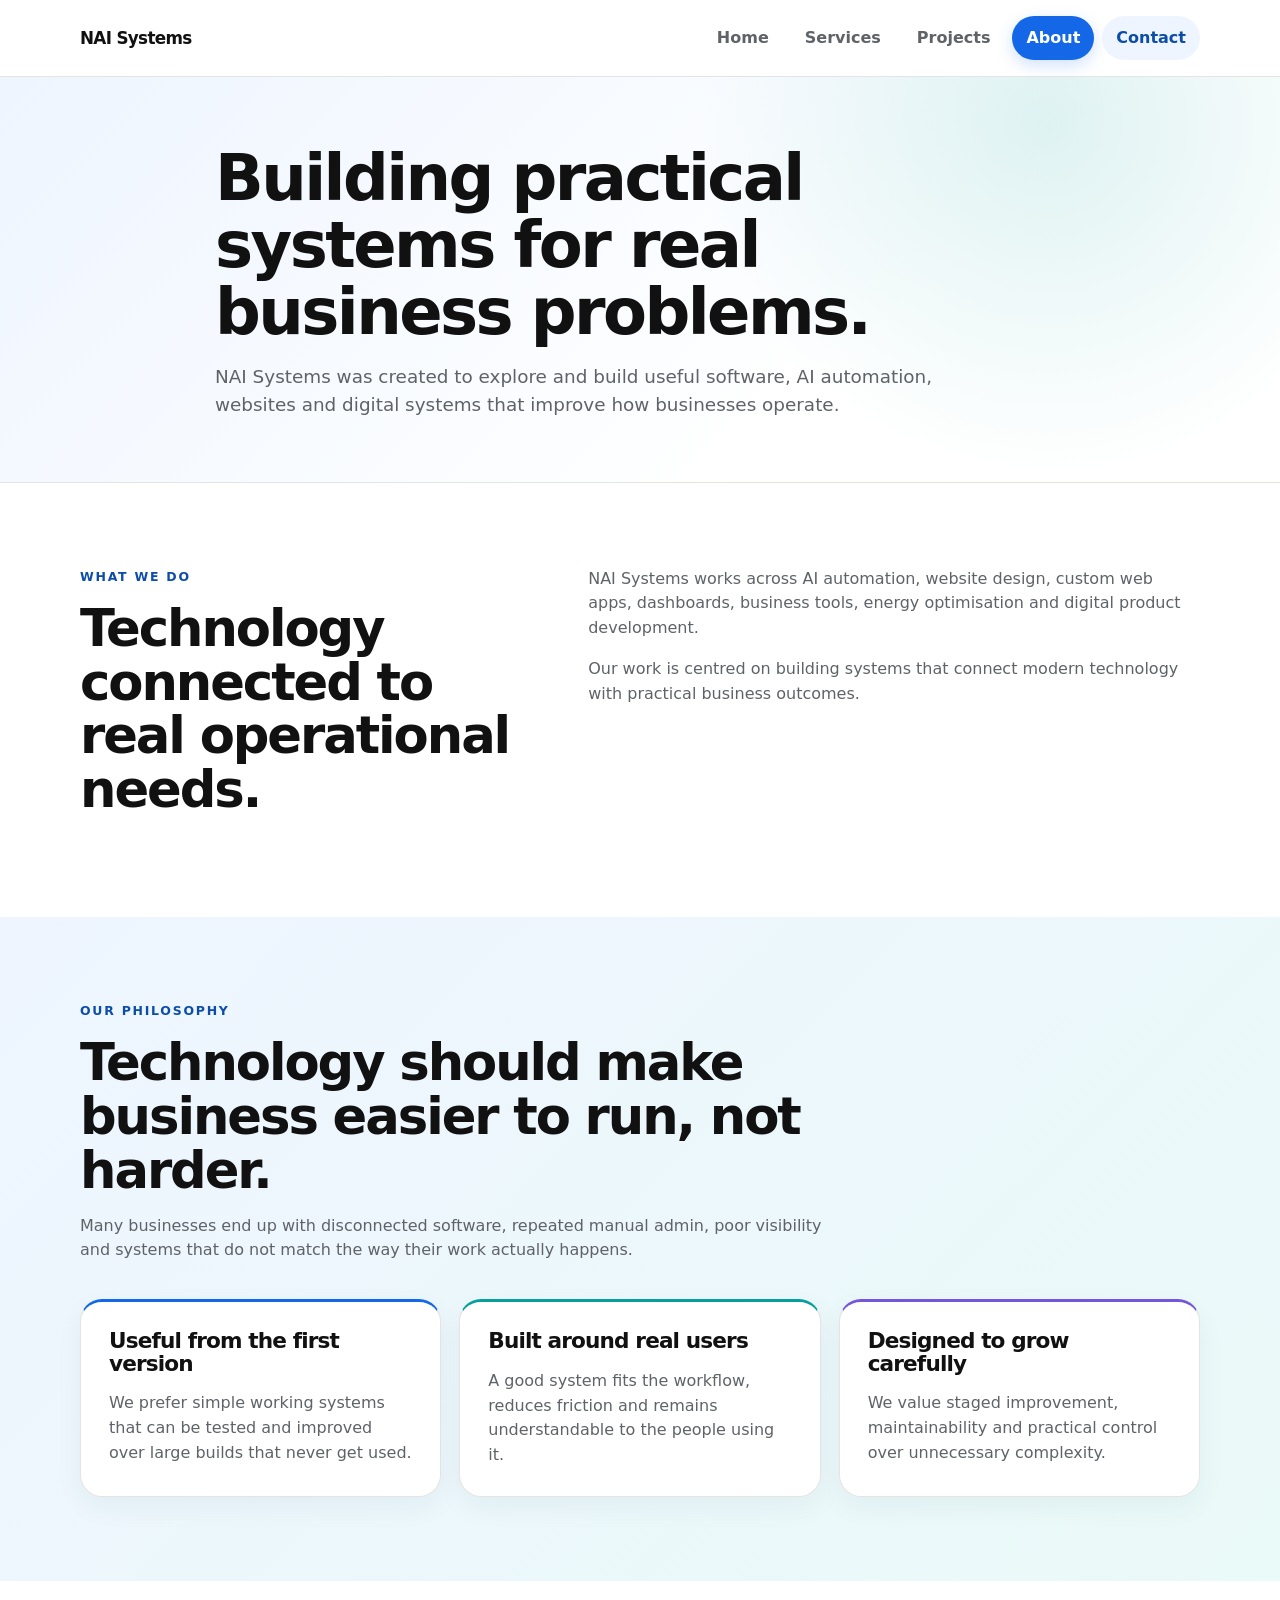
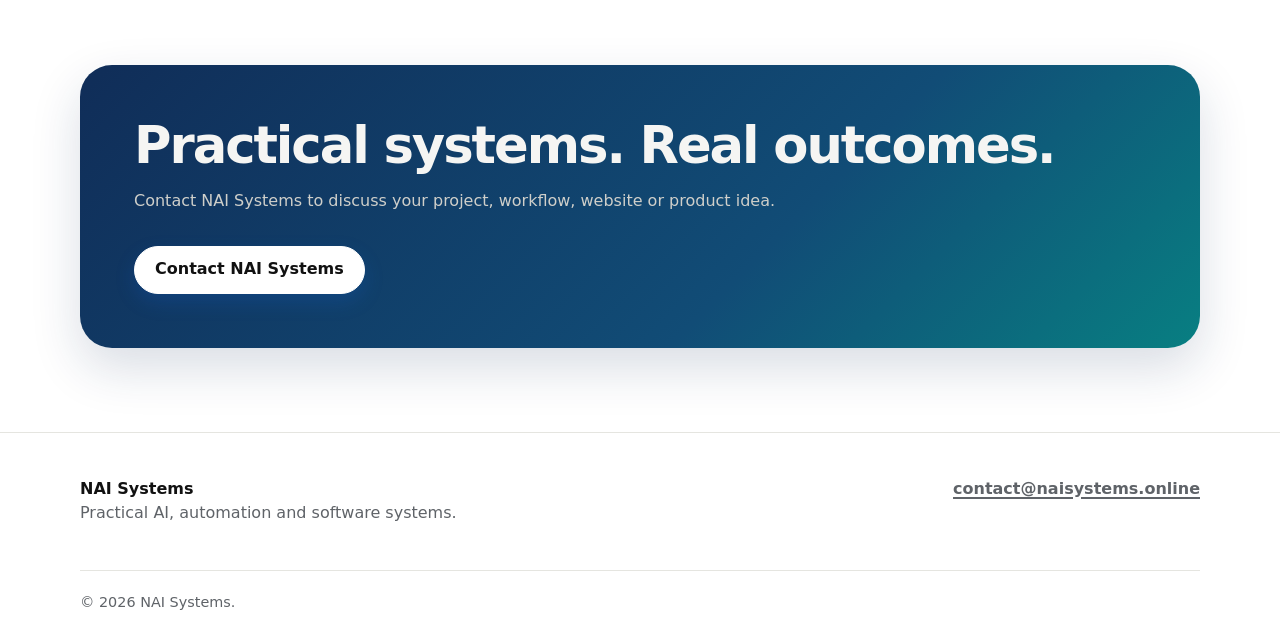
==== commit 820a5c0e: "Tighten page heroes and improve panel contrast" ====
--- a/about.html
+++ b/about.html
@@ -40,7 +40,6 @@
 
 <section class="page-hero">
   <div class="container narrow">
-    <p class="eyebrow">About</p>
     <h1>Building practical systems for real business problems.</h1>
     <p>NAI Systems was created to explore and build useful software, AI automation, websites and digital systems that improve how businesses operate.</p>
   </div>
--- a/css/styles.css
+++ b/css/styles.css
@@ -251,6 +251,15 @@
   box-shadow: 0 20px 50px rgba(16, 45, 88, 0.18);
 }
 
+.hero-panel .signal-list {
+  color: #fff;
+}
+
+.hero-panel .panel-label {
+  color: #dcecff;
+  opacity: 1;
+}
+
 .panel-label,
 .tag {
   display: inline-flex;
@@ -364,14 +373,20 @@
 }
 
 .page-hero {
-  padding: 86px 0 56px;
+  padding: 68px 0 46px;
   border-bottom: 1px solid var(--line);
   background:
     radial-gradient(circle at 82% 12%, rgba(7, 159, 155, 0.13), transparent 22rem),
     linear-gradient(135deg, var(--accent-soft), #fff 68%);
 }
 
+.page-hero h1 {
+  max-width: 900px;
+  font-size: clamp(2.35rem, 5vw, 4.6rem);
+}
+
 .page-hero p {
+  max-width: 760px;
   font-size: 1.15rem;
 }
 
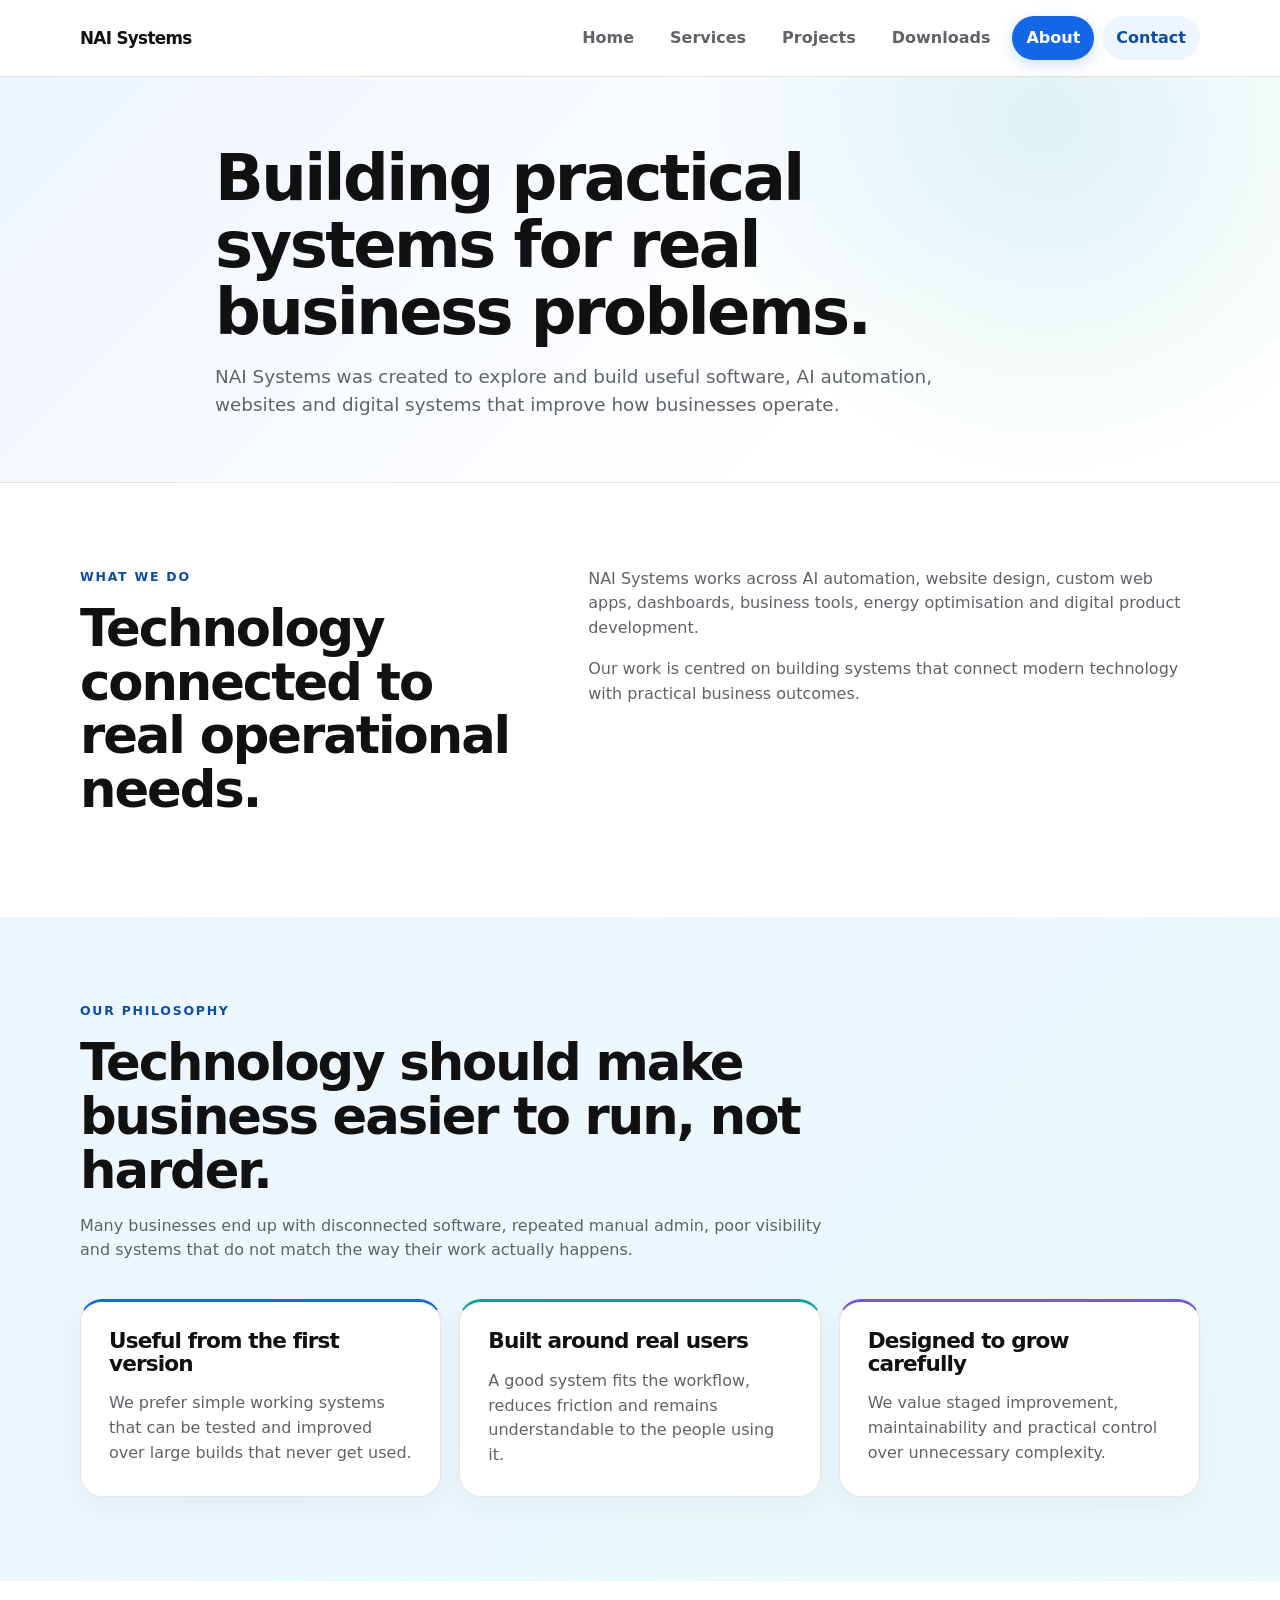
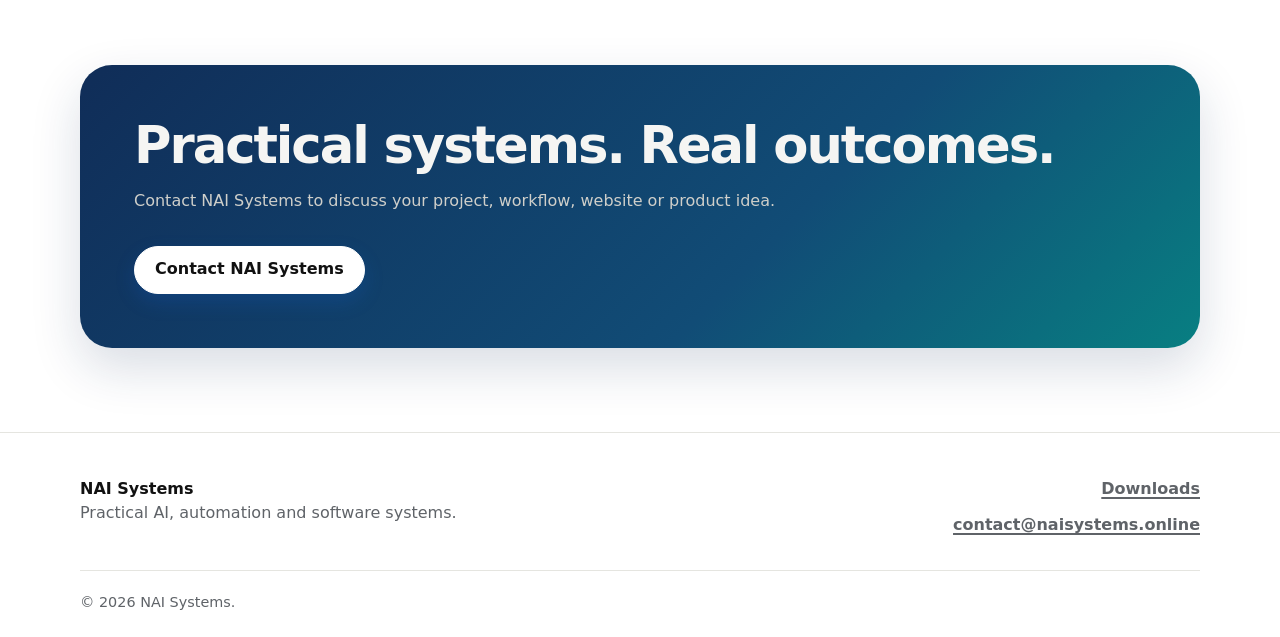
==== commit 9d4a7e3b: "Add verified Wake beta downloads and installation help" ====
--- a/about.html
+++ b/about.html
@@ -30,6 +30,7 @@
       <a href="index.html">Home</a>
       <a href="services.html">Services</a>
       <a href="projects.html">Projects</a>
+      <a href="downloads.html">Downloads</a>
       <a href="about.html" aria-current="page">About</a>
       <a class="nav-cta" href="contact.html">Contact</a>
     </nav>
@@ -100,6 +101,7 @@
       <p>Practical AI, automation and software systems.</p>
     </div>
     <div class="footer-links">
+      <a href="downloads.html">Downloads</a>
       <a href="mailto:contact@naisystems.online">contact@naisystems.online</a>
     </div>
   </div>
--- a/css/styles.css
+++ b/css/styles.css
@@ -596,3 +596,108 @@
     width: 100%;
   }
 }
+
+/* Wake downloads: retain the shared website shell and product's Dawn identity. */
+.visually-hidden,
+.skip-link:not(:focus) {
+  position: absolute;
+  width: 1px;
+  height: 1px;
+  padding: 0;
+  overflow: hidden;
+  clip-path: inset(50%);
+  white-space: nowrap;
+}
+
+.skip-link:focus {
+  position: fixed;
+  top: 12px;
+  left: 16px;
+  z-index: 30;
+  padding: 12px 20px;
+  background: #fff;
+  color: var(--accent-dark);
+}
+
+.wake-hero {
+  padding: 52px 0;
+  color: #fff;
+  background: radial-gradient(ellipse at 12% 5%, #174d80, transparent 65%), #0d2341;
+}
+
+.wake-hero-layout {
+  display: grid;
+  grid-template-columns: minmax(0, 1.4fr) minmax(0, 1fr);
+  gap: 64px;
+  align-items: center;
+}
+
+.wake-hero .eyebrow,
+.wake-hero .text-link { color: #a8d8ff; }
+.wake-hero p { color: #d3dfed; max-width: 600px; }
+.wake-lockup { display: flex; gap: 16px; align-items: center; margin-bottom: 24px; }
+.wake-lockup h1 { font-size: clamp(3.5rem, 6vw, 4.6rem); margin-bottom: 2px; }
+.wake-lockup p { margin: 0; font-size: 1rem; }
+.wake-hero .wake-intro { color: #fff; font-size: 1.4rem; font-weight: 650; }
+.wake-beta-note { border-left: 1px solid #54708f; padding-left: 32px; }
+.wake-beta-note h2 { font-size: 1.5rem; letter-spacing: -0.025em; margin-top: 18px; }
+.wake-beta-note p:last-child { margin-bottom: 0; }
+.release-badge { display: inline-block; padding: 5px 10px; border-radius: 999px; background: var(--accent-soft); color: var(--accent-dark); font-size: 0.78rem; font-weight: 750; }
+.release-badge.pending { background: #fff4db; color: #77500a; }
+.download-grid,
+.installation-grid { display: grid; grid-template-columns: repeat(2, minmax(0, 1fr)); gap: 24px; }
+.downloads-section { padding: 52px 0; }
+.download-card { display: flex; flex-direction: column; padding: 28px; border: 1px solid var(--line); border-radius: var(--radius); background: #fff; box-shadow: 0 10px 28px #102d580a; }
+.download-card-heading { display: flex; flex-wrap: wrap; gap: 12px; justify-content: space-between; align-items: center; margin-bottom: 22px; }
+.platform-label { color: var(--muted); font-size: 0.85rem; font-weight: 750; }
+.download-card h3 { font-size: 1.75rem; }
+.release-details { margin: 4px 0 24px; }
+.release-details div { display: flex; flex-wrap: wrap; gap: 8px 20px; justify-content: space-between; padding: 10px 0; border-bottom: 1px solid var(--line); }
+.release-details dt { color: var(--muted); }
+.release-details dd { margin: 0; font-weight: 650; }
+.text-link { color: var(--accent-dark); text-decoration: underline; text-underline-offset: 4px; font-weight: 650; }
+.download-card > .text-link { margin-top: 16px; align-self: flex-start; }
+.download-card > .button { margin-top: auto; }
+.availability-note,
+.help-note { font-size: 0.9rem; }
+.download-support { margin: 24px 0 0; }
+.download-support a { color: var(--accent-dark); text-decoration: underline; text-underline-offset: 3px; }
+.installation-section { padding: 52px 0; }
+.installation-grid { gap: 48px; }
+.installation-grid h3 { line-height: 1.2; }
+.installation-grid .steps { margin-top: 0; padding-left: 22px; }
+.installation-grid li { padding-left: 4px; }
+.setup-help { margin-top: 28px; }
+.setup-help details { border-top: 1px solid #c9d6e6; padding: 20px 0; }
+summary { cursor: pointer; font-weight: 700; }
+summary:focus-visible { outline: 3px solid var(--accent); outline-offset: 4px; }
+.setup-help summary { font-size: 1.05rem; }
+.setup-help p { max-width: 850px; margin: 16px 0 0; }
+.checksum { margin-top: 22px; font-size: 0.82rem; color: var(--muted); }
+.checksum code { display: block; overflow-wrap: anywhere; margin-top: 12px; padding: 12px; border-radius: 8px; background: var(--soft); }
+#installation,
+#windows-install,
+#android-install { scroll-margin-top: 100px; }
+.wake-home-callout { display: flex; gap: 24px; align-items: center; justify-content: space-between; padding: 32px; border: 1px solid var(--line); border-radius: var(--radius); background: var(--accent-soft); }
+.wake-home-callout h2 { font-size: 2rem; }
+.wake-home-callout p { margin-bottom: 0; }
+.wake-home-callout .button { flex-shrink: 0; }
+
+@media (max-width: 820px) {
+  .wake-hero-layout,
+  .download-grid,
+  .installation-grid { grid-template-columns: 1fr; gap: 28px; }
+  .wake-beta-note { padding: 24px 0 0; border-left: 0; border-top: 1px solid #54708f; }
+  .wake-home-callout { align-items: flex-start; flex-direction: column; }
+}
+
+@media (max-width: 520px) {
+  .download-card { padding: 22px; }
+  .wake-hero { padding: 36px 0; }
+  .wake-lockup { gap: 8px; }
+  .wake-lockup img { width: 64px; height: 64px; }
+}
+
+@media (prefers-reduced-motion: reduce) {
+  html { scroll-behavior: auto; }
+}
